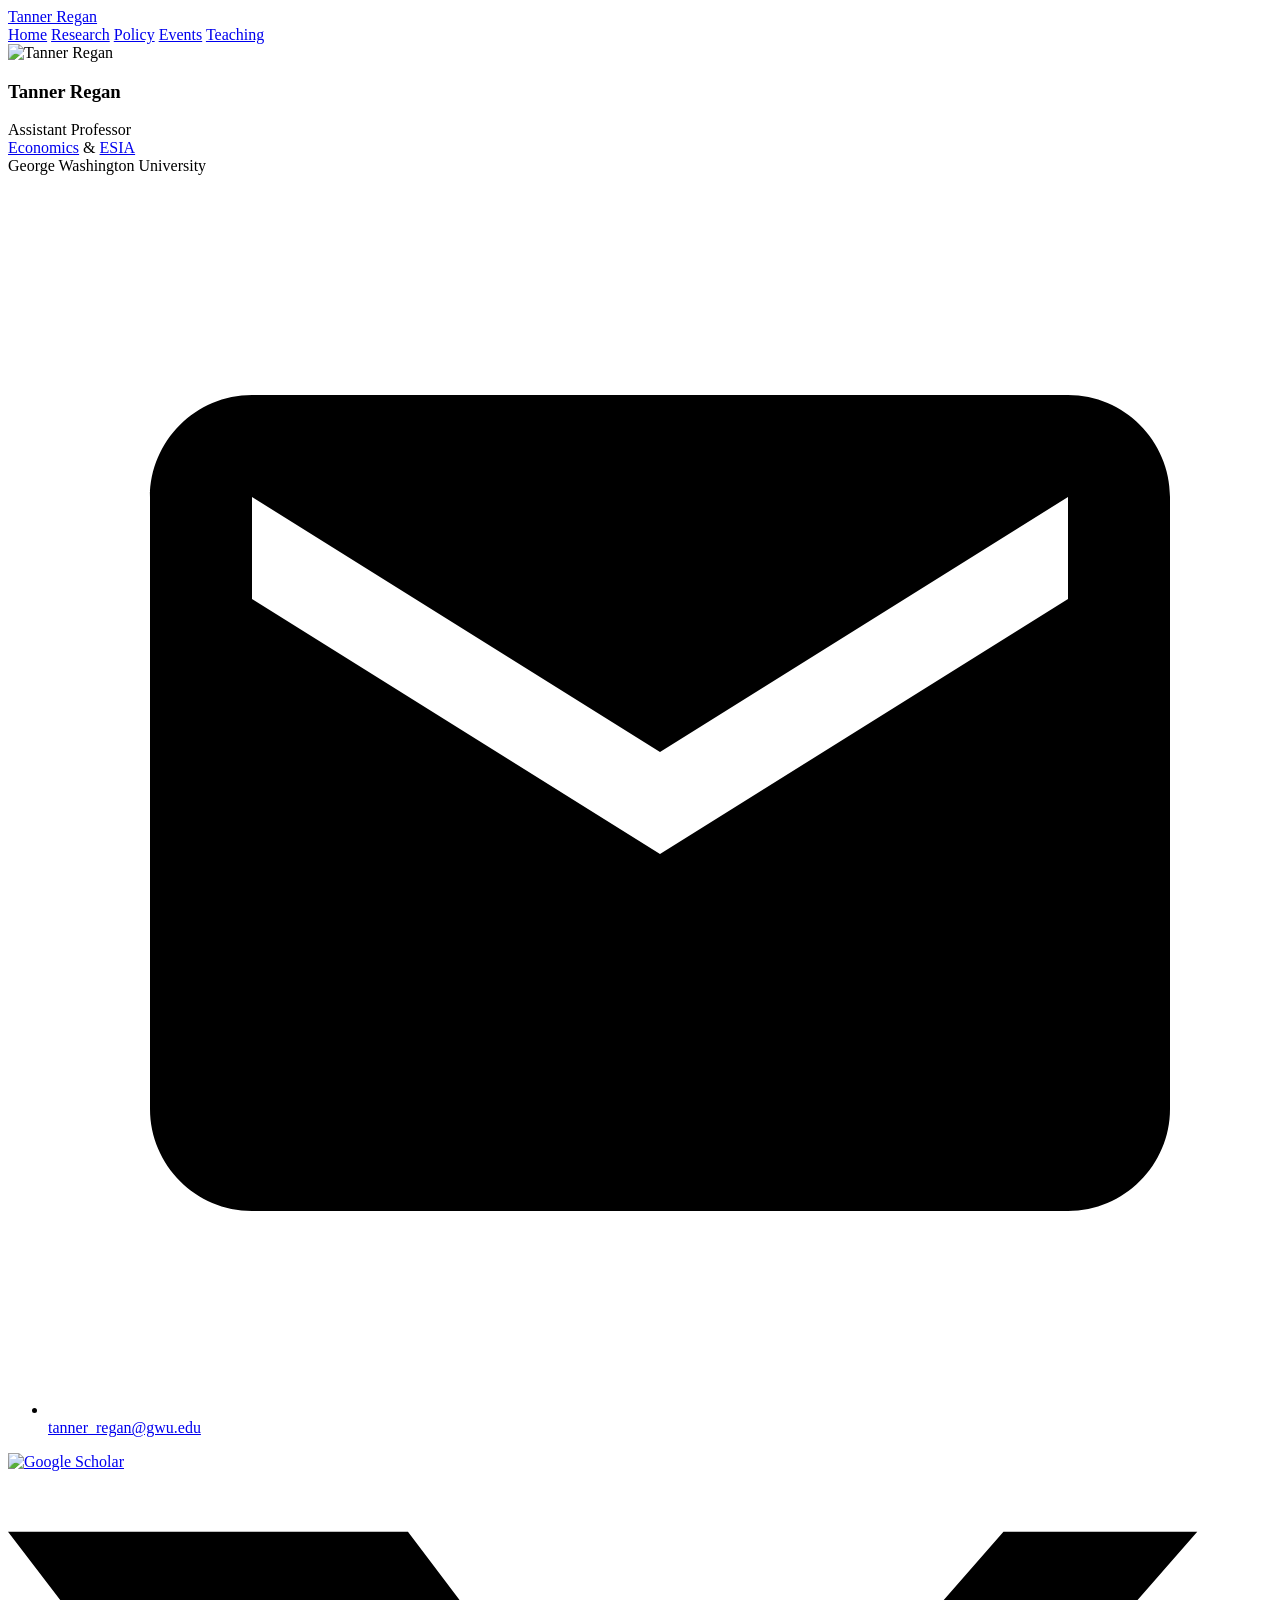
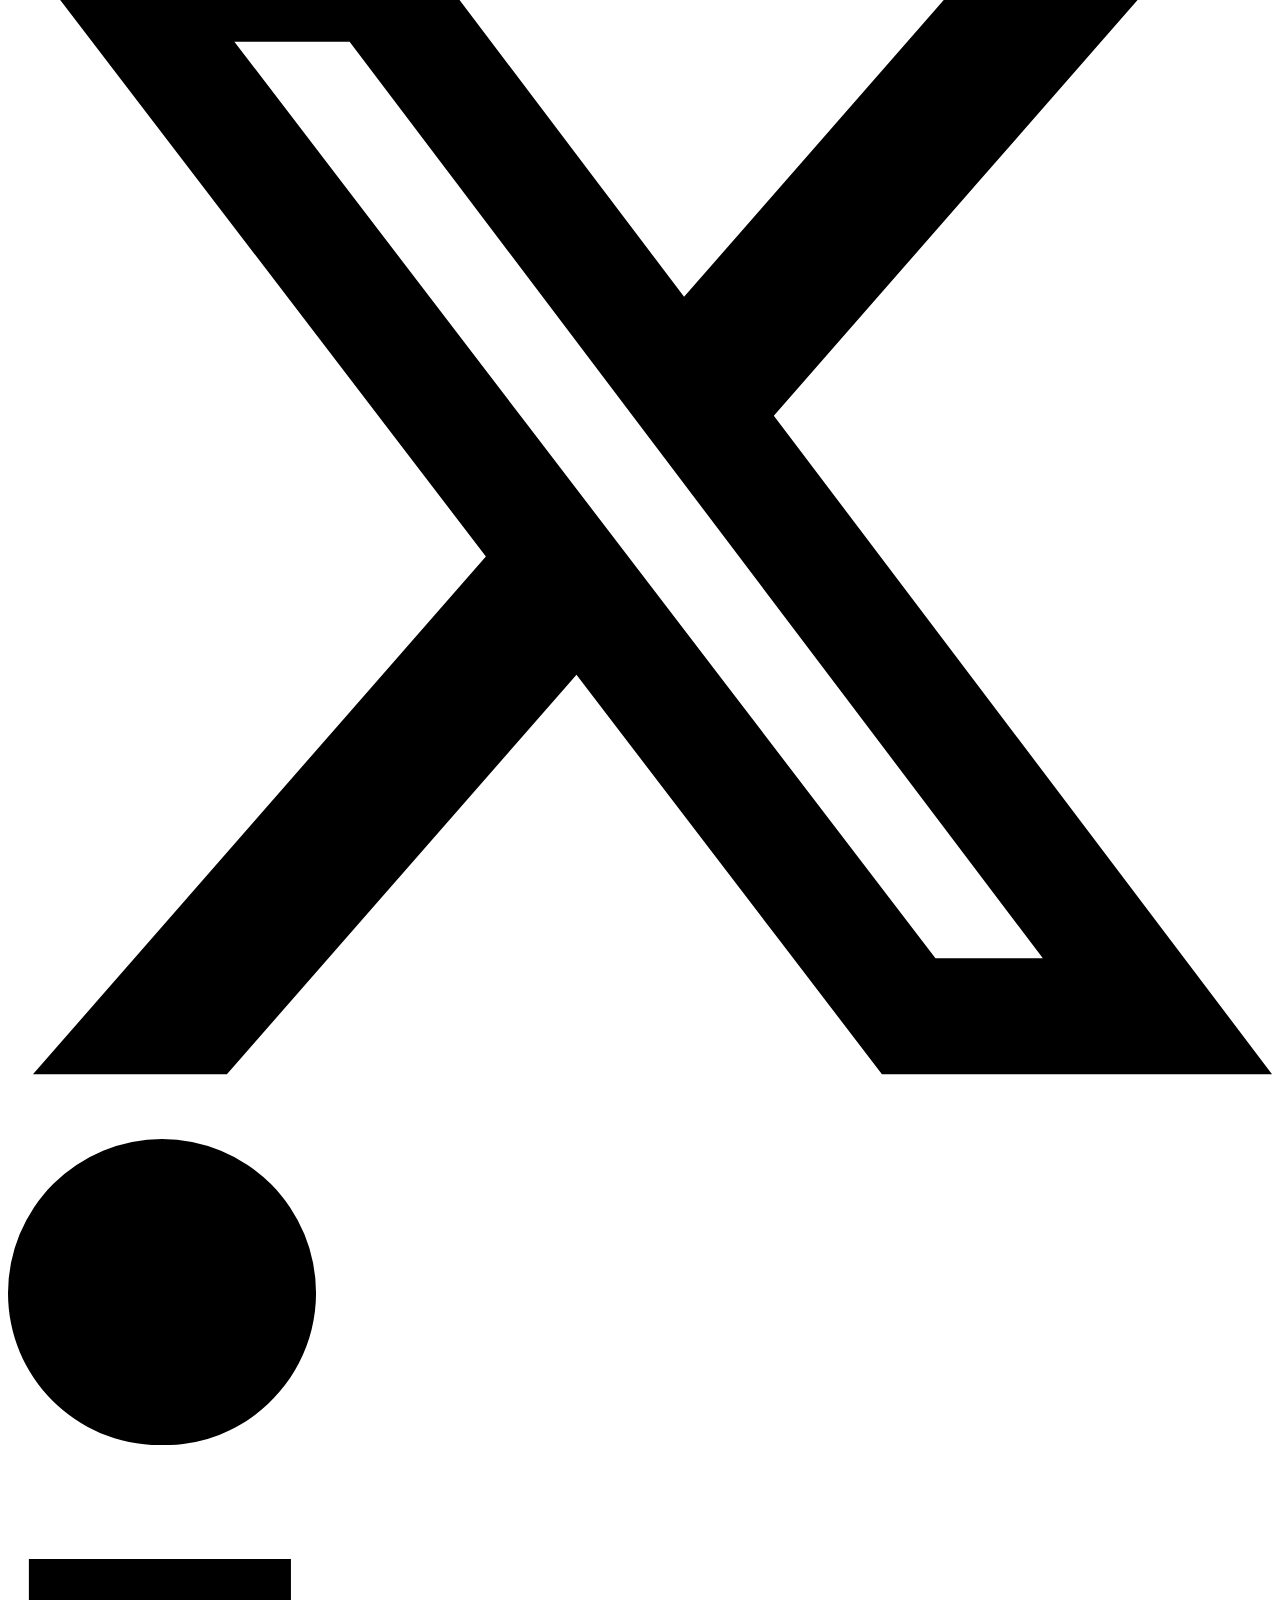
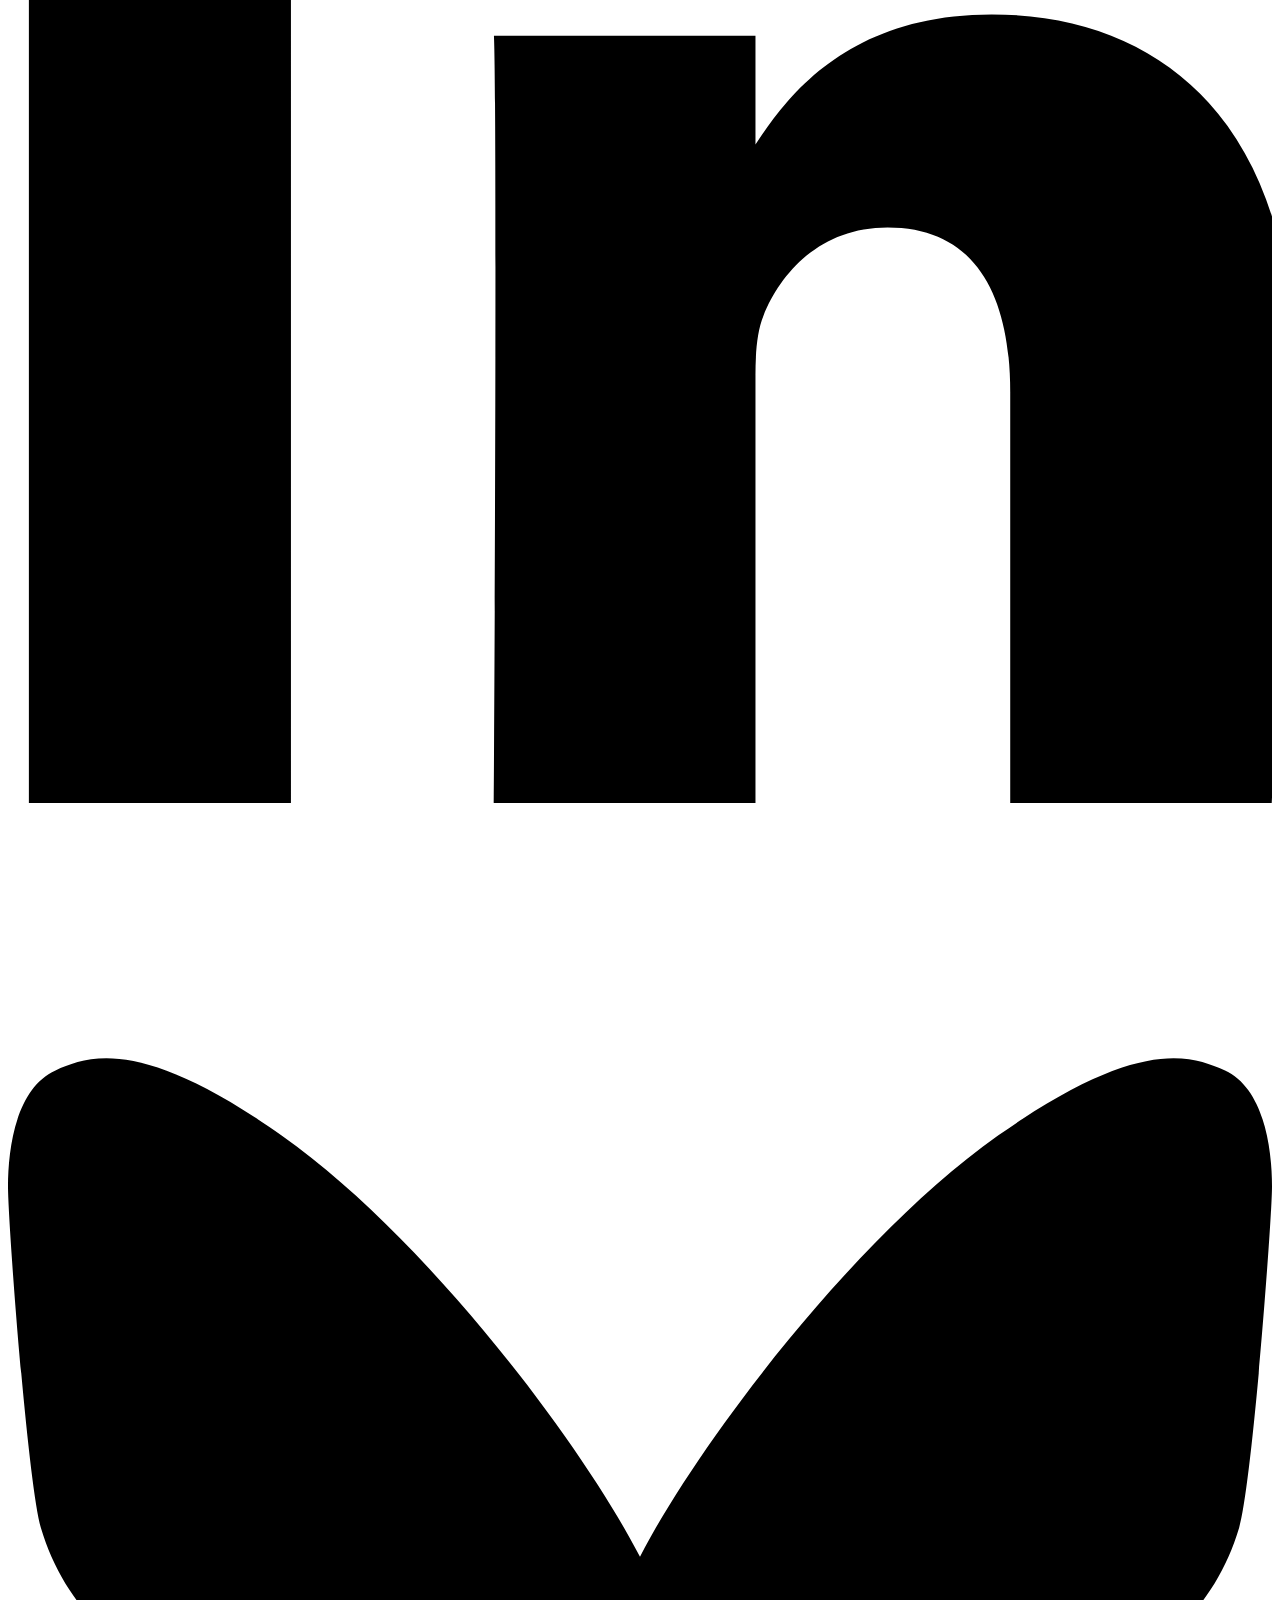
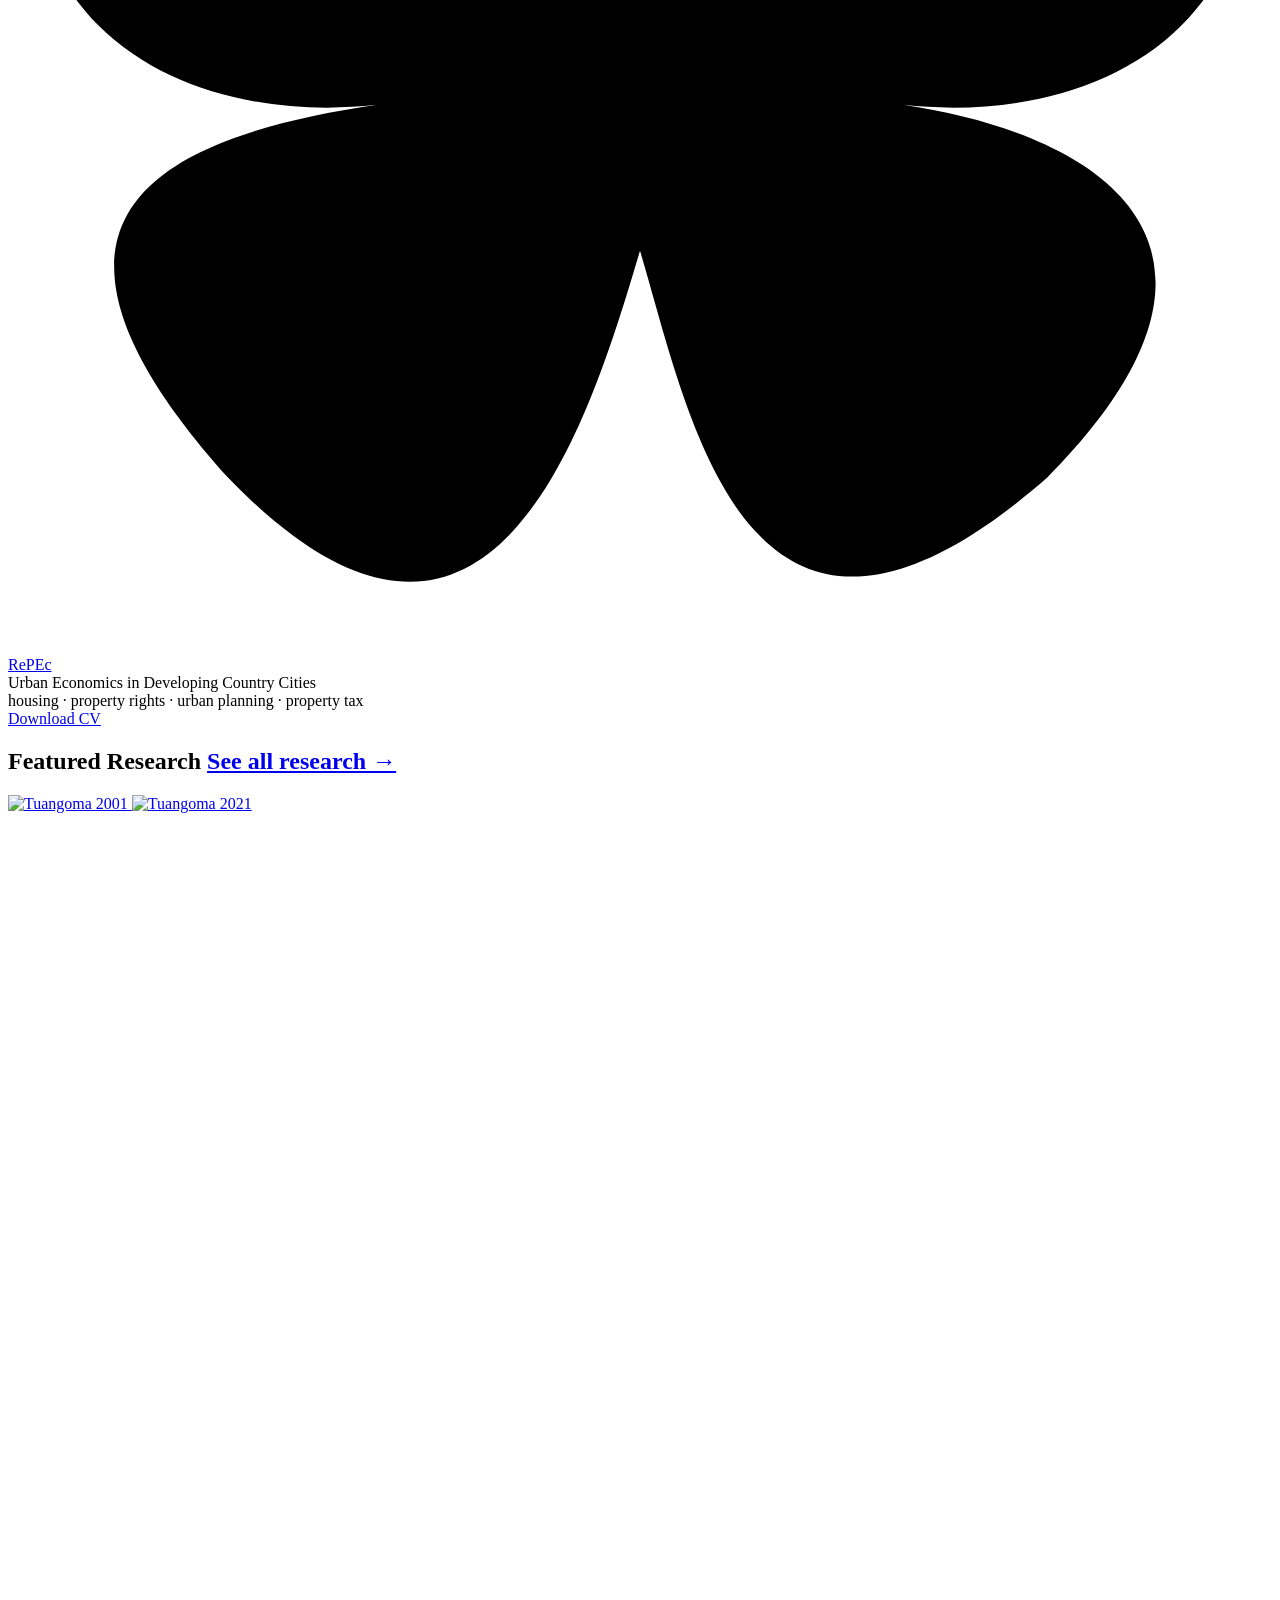
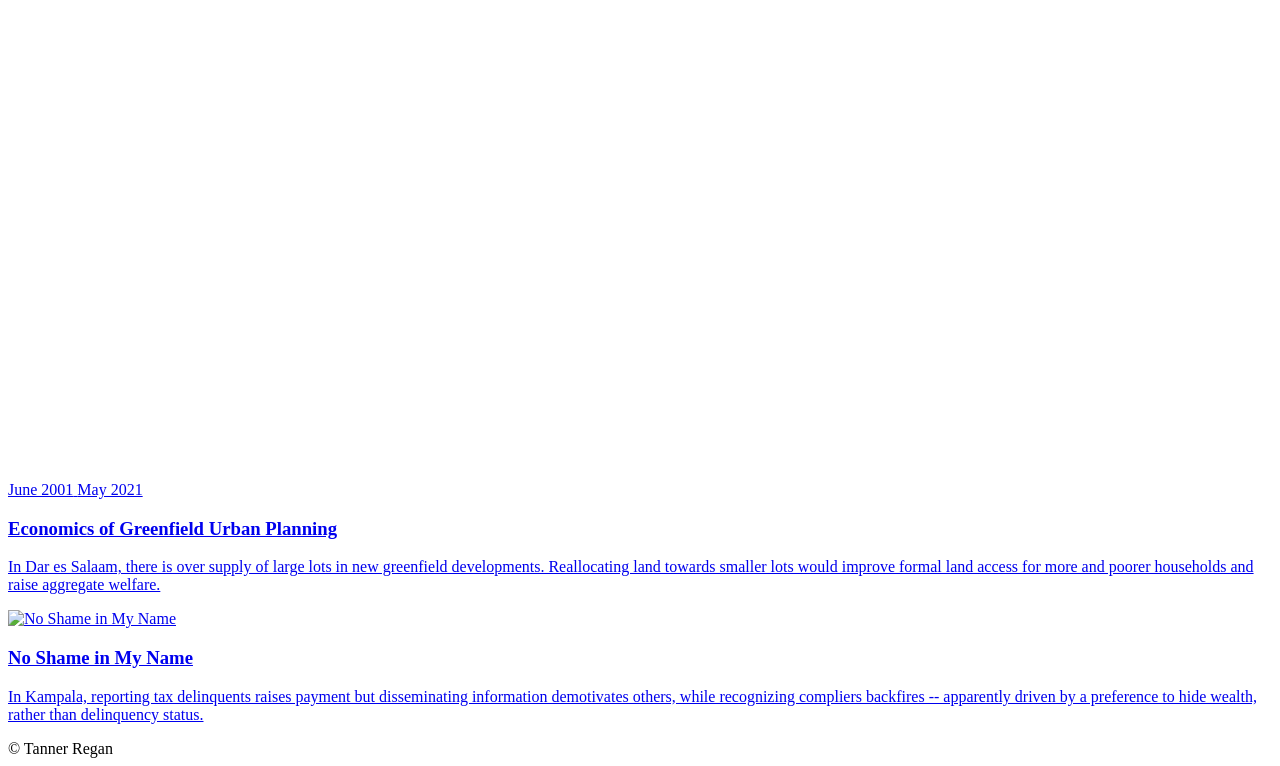
==== index.html @ b863ab9f "Add Google Analytics gtag snippet to all pages Co-Authored-By: Claude Sonnet 5 <noreply@anthropic.co" ====
<!DOCTYPE html>
<html lang="en">
<head>
  <!-- Google tag (gtag.js) -->
  <script async src="https://www.googletagmanager.com/gtag/js?id=G-YNR8CVE4S3"></script>
  <script>
    window.dataLayer = window.dataLayer || [];
    function gtag(){dataLayer.push(arguments);}
    gtag('js', new Date());

    gtag('config', 'G-YNR8CVE4S3');
  </script>
  <meta charset="UTF-8">
  <meta name="viewport" content="width=device-width, initial-scale=1.0">
  <title>Tanner Regan</title>
  <link rel="icon" type="image/png" href="assets/images/city.png">
  <link rel="stylesheet" href="assets/css/style.css?v=2">
</head>
<body class="home">
  <div class="masthead">
    <div class="masthead__inner-wrap">
      <a class="site-title" href="index.html">Tanner Regan</a>
      <nav class="site-nav">
        <a href="index.html" class="active">Home</a>

        <a href="research.html">Research</a>
        <a href="policy.html">Policy</a>
        <a href="events.html">Events</a>
        <a href="teaching.html">Teaching</a>
      </nav>
    </div>
  </div>

  <div class="page-wrap">
    <aside class="sidebar">
      <div class="author__avatar">
        <img src="assets/images/HStanner.jpg" alt="Tanner Regan">
      </div>
      <div class="author__content">
        <h3 class="author__name">Tanner Regan</h3>
        <p class="author__bio">
          Assistant Professor<br>
          <a href="https://economics.columbian.gwu.edu/">Economics</a> &amp; <a href="https://elliott.gwu.edu/">ESIA</a><br>
          George Washington University
        </p>
        <ul class="author__urls">
          <li>
            <svg viewBox="0 0 24 24" aria-hidden="true"><path d="M20 4H4C2.9 4 2 4.9 2 6v12c0 1.1.9 2 2 2h16c1.1 0 2-.9 2-2V6c0-1.1-.9-2-2-2Zm0 4-8 5-8-5V6l8 5 8-5v2Z"></path></svg>
            <a href="mailto:tanner_regan@gwu.edu">tanner_regan@gwu.edu</a>
          </li>
        </ul>
        <div class="author__social">
          <a href="https://scholar.google.com/citations?user=ea6nLNgAAAAJ&hl=en" aria-label="Google Scholar" target="_blank" rel="noopener">
            <img src="assets/images/gscholar.png" alt="Google Scholar" style="width:18px;height:18px;object-fit:contain;">
          </a>
          <a href="https://x.com/tannerwdregan" aria-label="X (Twitter)" target="_blank" rel="noopener">
            <svg viewBox="0 0 24 24" aria-hidden="true"><path d="M18.901 1.153h3.68l-8.04 9.19L24 22.846h-7.406l-5.8-7.584-6.638 7.584H.474l8.6-9.83L0 1.154h7.594l5.243 6.932ZM17.61 20.644h2.039L6.486 3.24H4.298Z"></path></svg>
          </a>
          <a href="https://www.linkedin.com/in/tanner-regan-843143a1/" aria-label="LinkedIn" target="_blank" rel="noopener">
            <svg viewBox="0 0 448 512" aria-hidden="true"><path d="M100.28 448H7.4V148.9h92.88zm-46.44-339.5C24.06 108.5 0 84.31 0 54.59A54.59 54.59 0 0 1 54.59 0a54.59 54.59 0 0 1 54.59 54.59c0 29.72-24.06 53.91-53.84 53.91zM447.9 448h-92.68V302.4c0-34.7-12.42-58.4-43.46-58.4-23.7 0-37.8 15.9-44 31.3-2.27 5.5-2.83 13.2-2.83 21v151.7h-92.7s1.21-246.4 0-271.9h92.7v38.5c12.3-19 34.4-46.1 83.7-46.1 61.1 0 106.9 39.9 106.9 125.6z"></path></svg>
          </a>
          <a href="https://bsky.app/profile/tannerwdregan.bsky.social" aria-label="Bluesky" target="_blank" rel="noopener">
            <svg viewBox="0 0 24 24" aria-hidden="true"><path d="M12 10.8c-1.087-2.114-4.046-6.053-6.798-7.995C2.566.944 1.561 1.266.902 1.565.139 1.908 0 3.08 0 3.768c0 .69.378 5.65.624 6.479.815 2.736 3.713 3.66 6.383 3.364-3.912.58-7.387 2.005-2.83 7.078 5.013 5.19 6.87-1.113 7.823-4.308.953 3.195 2.05 9.271 7.733 4.308 4.267-4.308 1.172-6.498-2.74-7.078 2.67.297 5.568-.628 6.383-3.364.246-.828.624-5.79.624-6.478 0-.69-.139-1.861-.902-2.206-.659-.298-1.664-.62-4.3 1.24C16.046 4.748 13.087 8.687 12 10.8Z"></path></svg>
          </a>
          <a class="author__social-text" href="https://ideas.repec.org/f/pre602.html" aria-label="IDEAS / RePEc" target="_blank" rel="noopener">RePEc</a>
        </div>
      </div>
    </aside>

    <main class="page__content">
      <div class="research-interests">
        <div class="research-interests__fields">Urban Economics in Developing Country Cities</div>
        <div class="research-interests__topics">
          housing · property rights · urban planning · property tax
        </div>
        <a href="CV/Tanner_Regan_CV.pdf" class="cv-download-btn" target="_blank" rel="noopener">Download CV</a>
      </div>

      <h2>Featured Research <a href="research.html" class="section-link">See all research &rarr;</a></h2>
      <div class="project-grid">
        <a class="project-card" href="papers/Henderson_etal_unp2025.pdf" target="_blank" rel="noopener">
          <div class="project-card__image project-card__image--split">
            <img class="split-img split-img--tl" src="assets/images/example_20k_boundary_tuangoma2001.png" alt="Tuangoma 2001">
            <img class="split-img split-img--br" src="assets/images/example_20k_boundary_tuangoma2021.png" alt="Tuangoma 2021">
            <svg class="split-line" viewBox="0 0 100 100" preserveAspectRatio="none" aria-hidden="true">
              <line x1="100" y1="0" x2="0" y2="100" stroke="rgba(255,255,255,0.75)" stroke-width="2" vector-effect="non-scaling-stroke"/>
            </svg>
            <span class="split-label split-label--tl">June 2001</span>
            <span class="split-label split-label--br">May 2021</span>
          </div>
          <div class="project-card__body">
            <h3>Economics of Greenfield Urban Planning</h3>
            <p class="project-blurb">In Dar es Salaam, there is over supply of large lots in new greenfield developments. Reallocating land towards smaller lots would improve formal land access for more and poorer households and raise aggregate welfare. </p>
          </div>
        </a>
        <a class="project-card" href="papers/Manwaring_Regan_unp2026.pdf" target="_blank" rel="noopener">
          <div class="project-card__image">
            <img src="assets/images/NoShameAIdrawing.png" alt="No Shame in My Name" style="width:100%;height:100%;object-fit:cover;">
          </div>
          <div class="project-card__body">
            <h3>No Shame in My Name</h3>
            <p class="project-blurb">In Kampala, reporting tax delinquents raises payment but disseminating information demotivates others, while recognizing compliers backfires -- apparently driven by a preference to hide wealth, rather than delinquency status.

  </p>
          </div>
        </a>
      </div>
    </main>
  </div>

  <footer class="page__footer">
    &copy; Tanner Regan
  </footer>
</body>
</html>
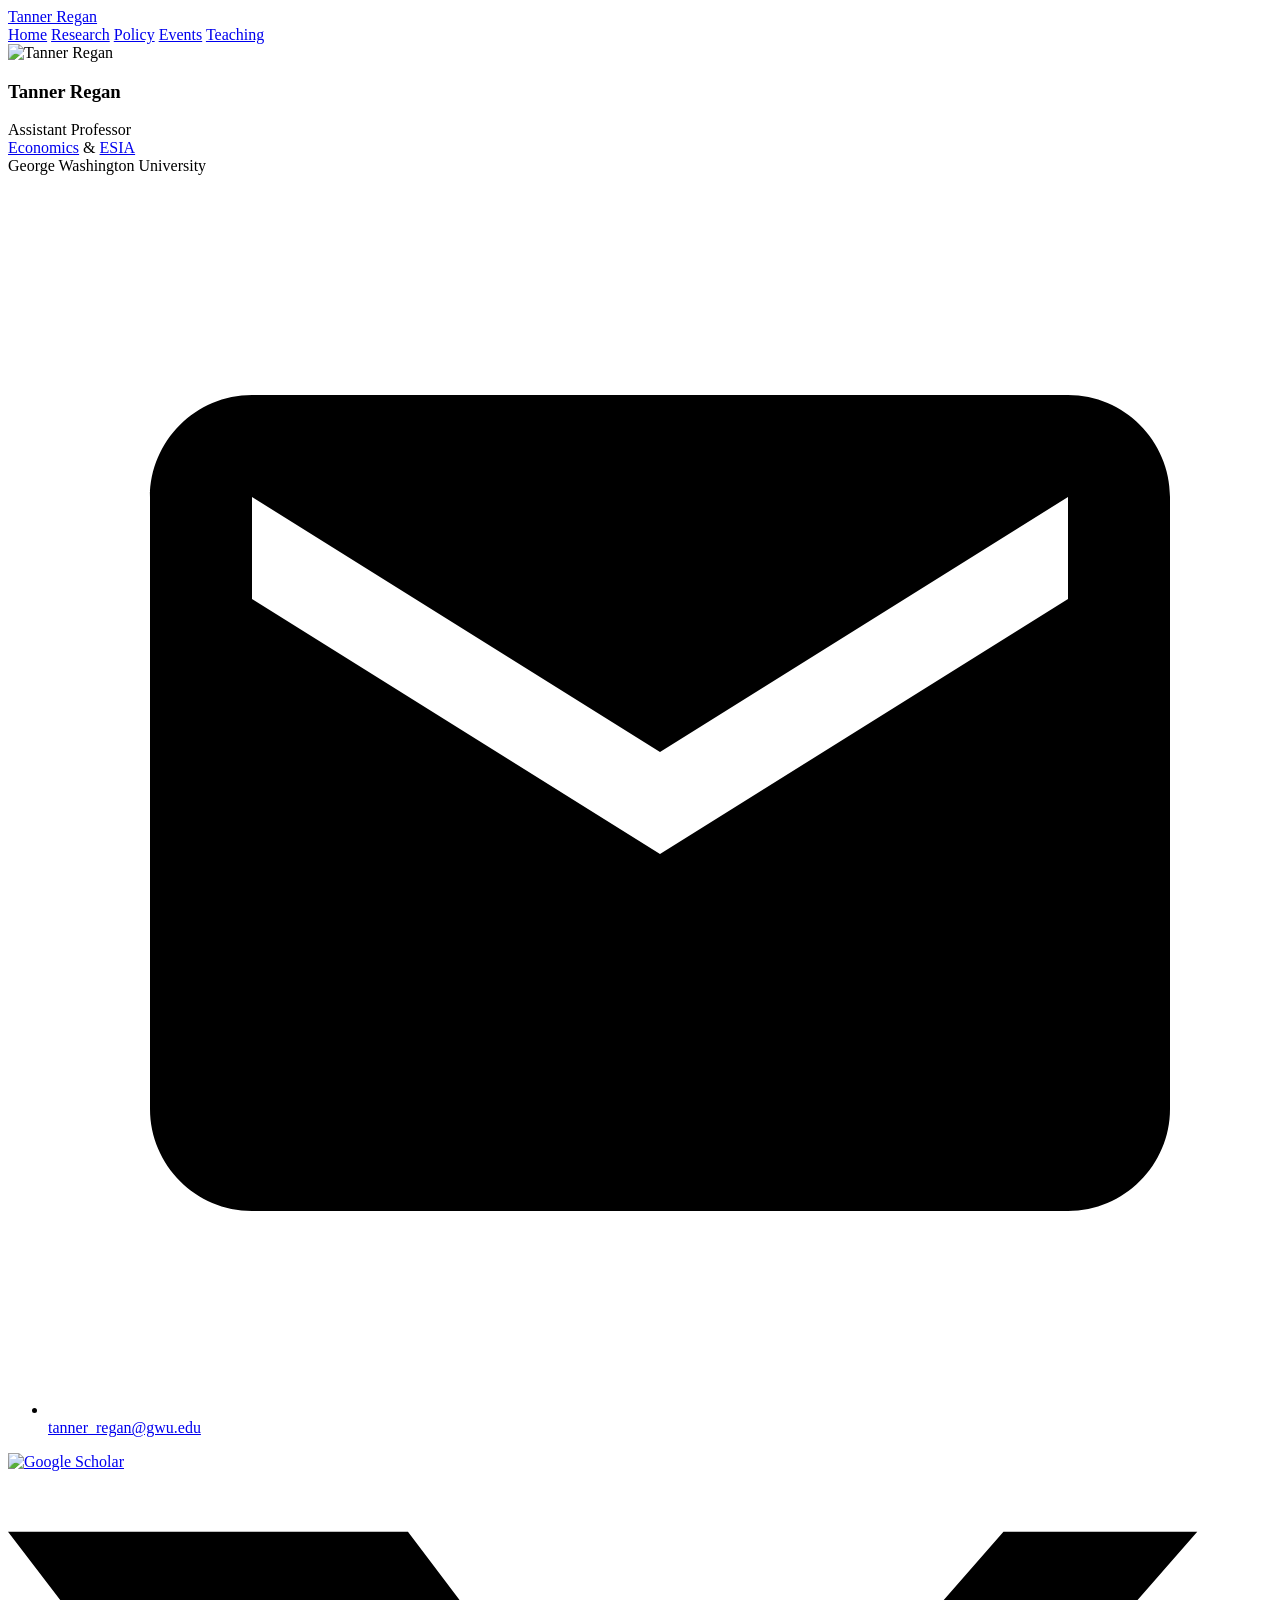
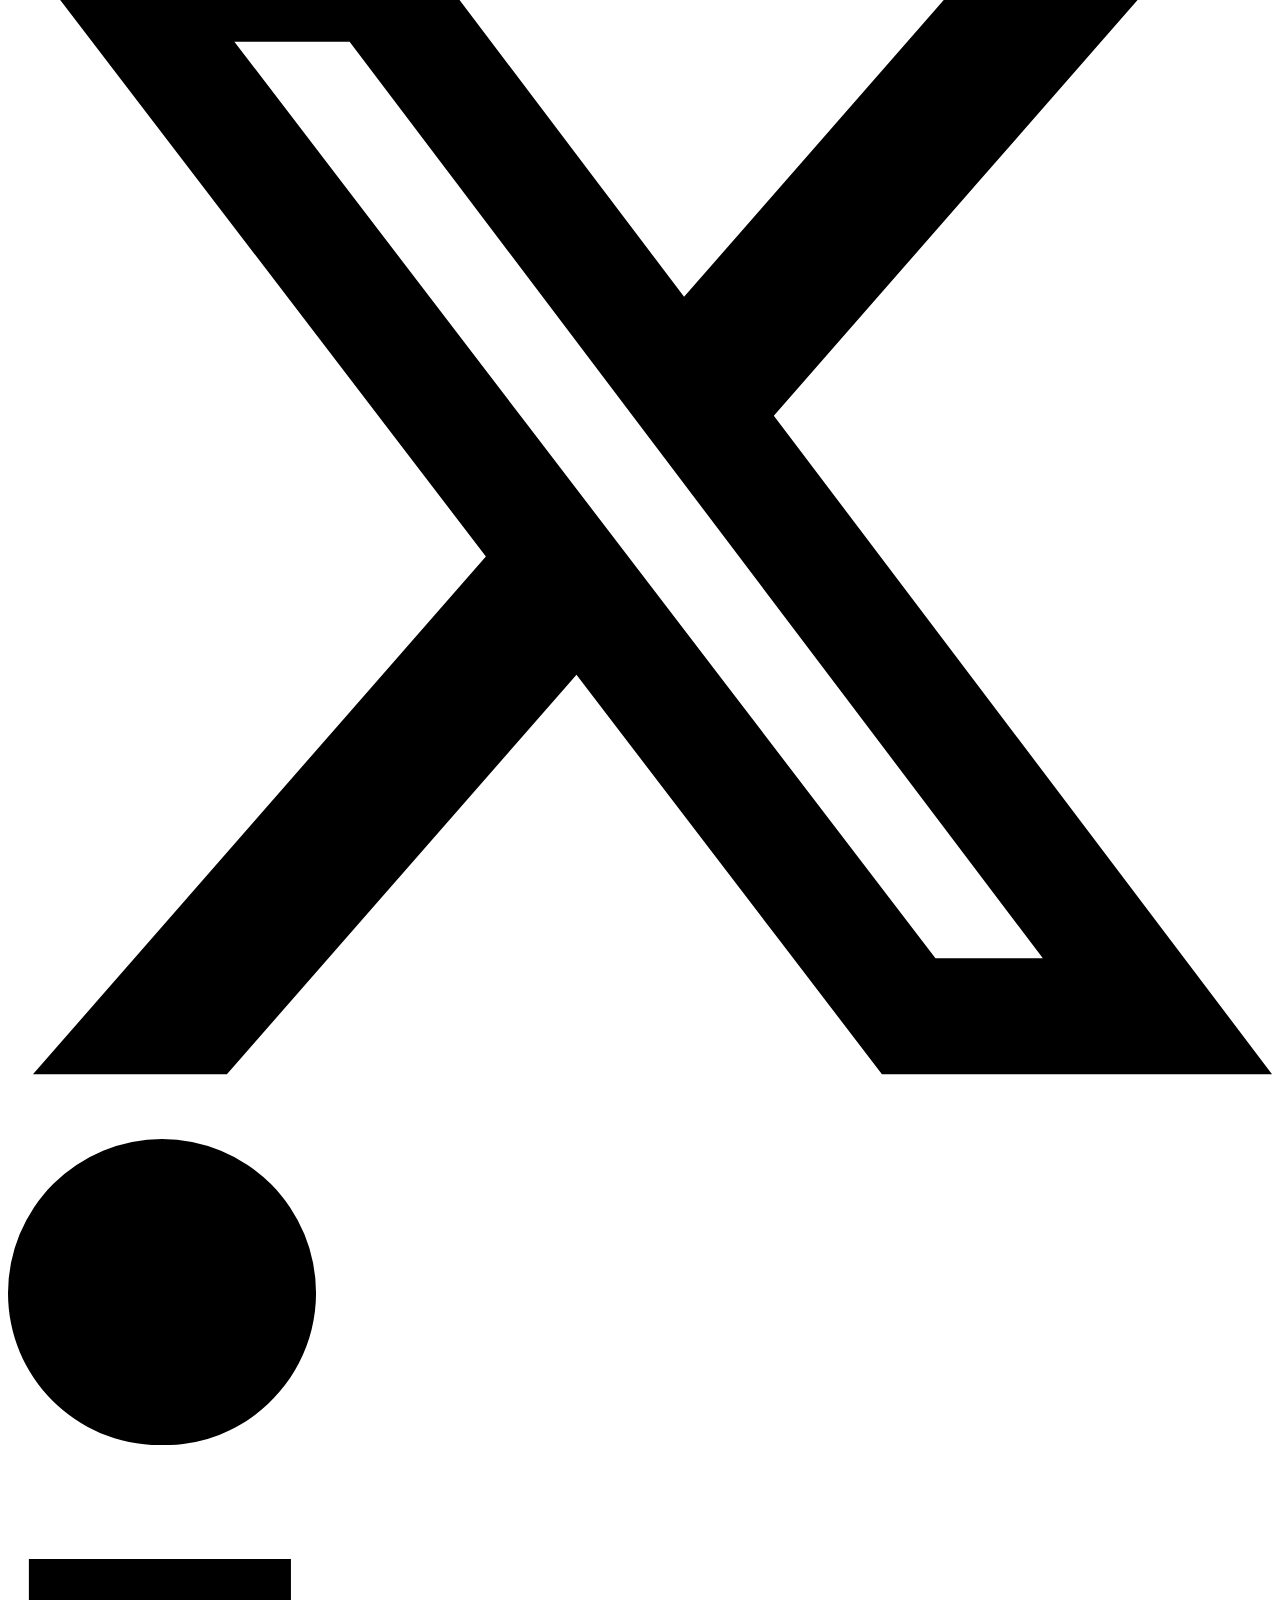
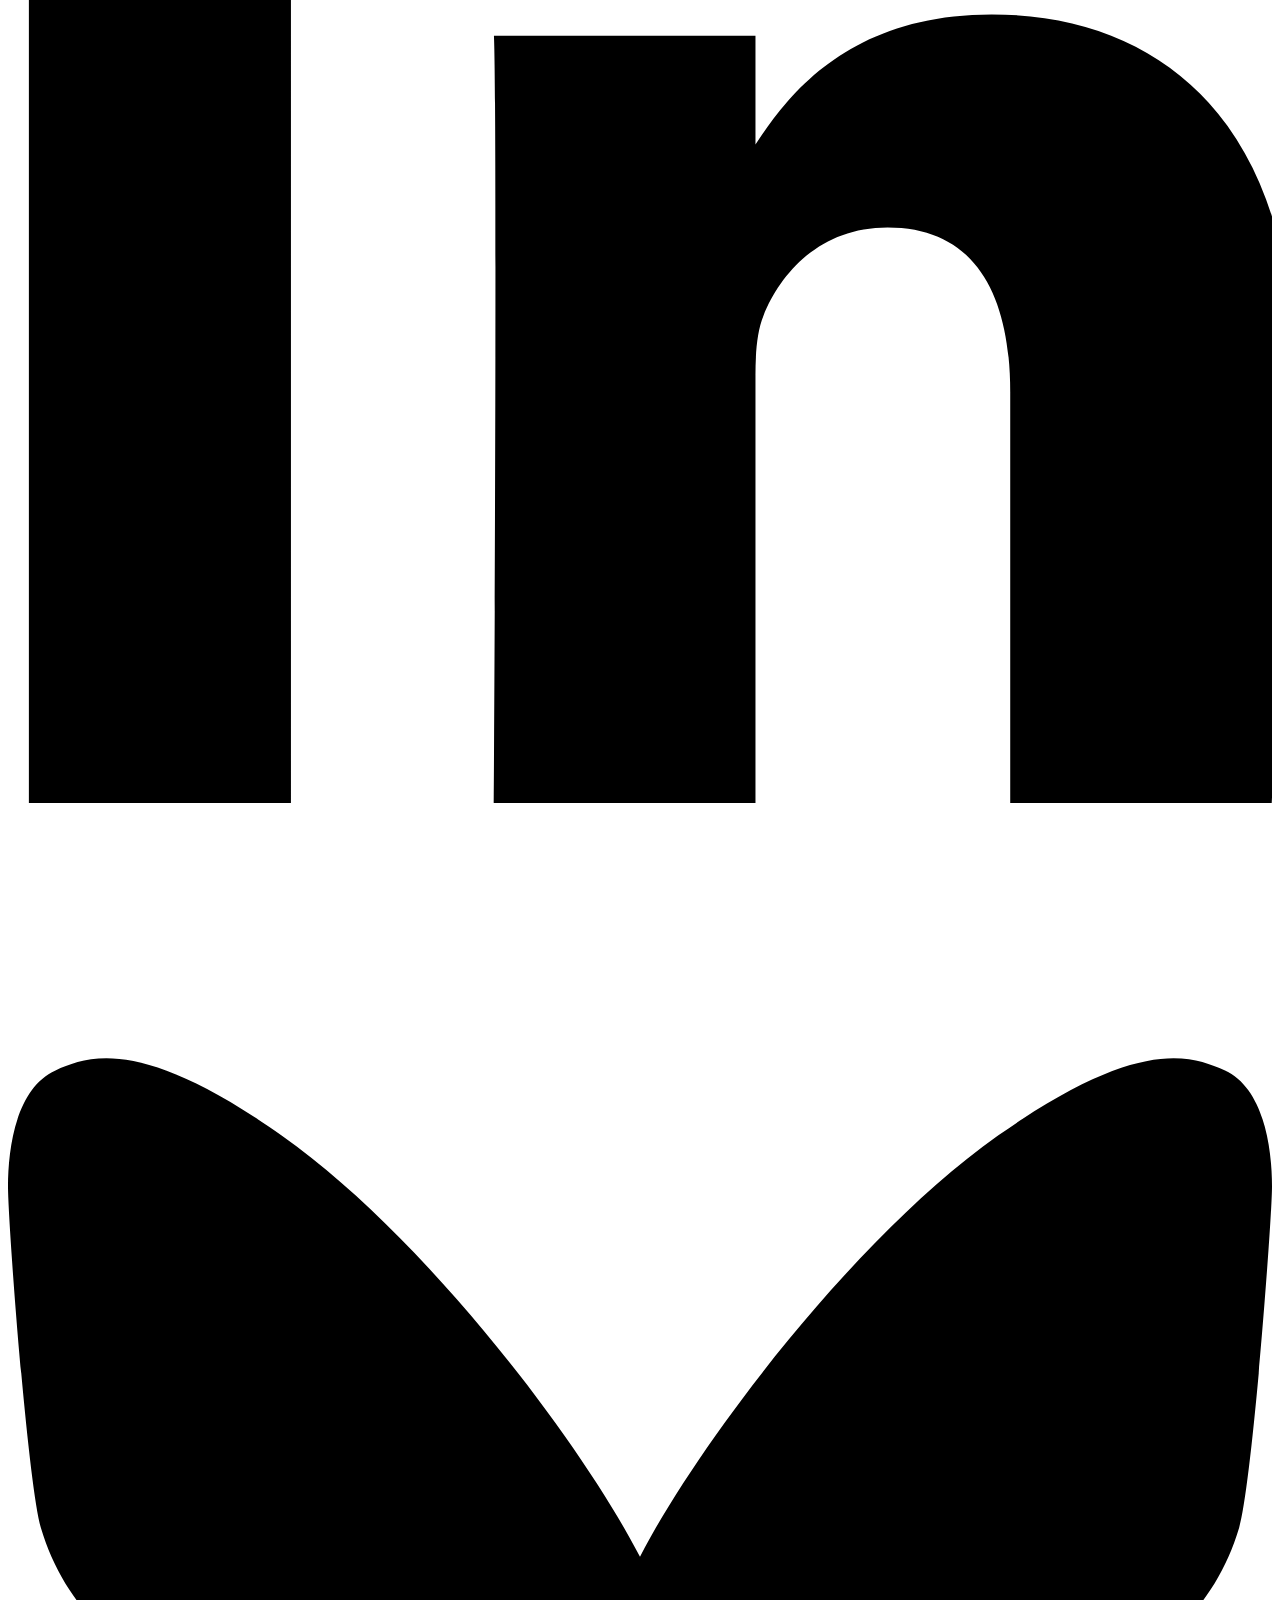
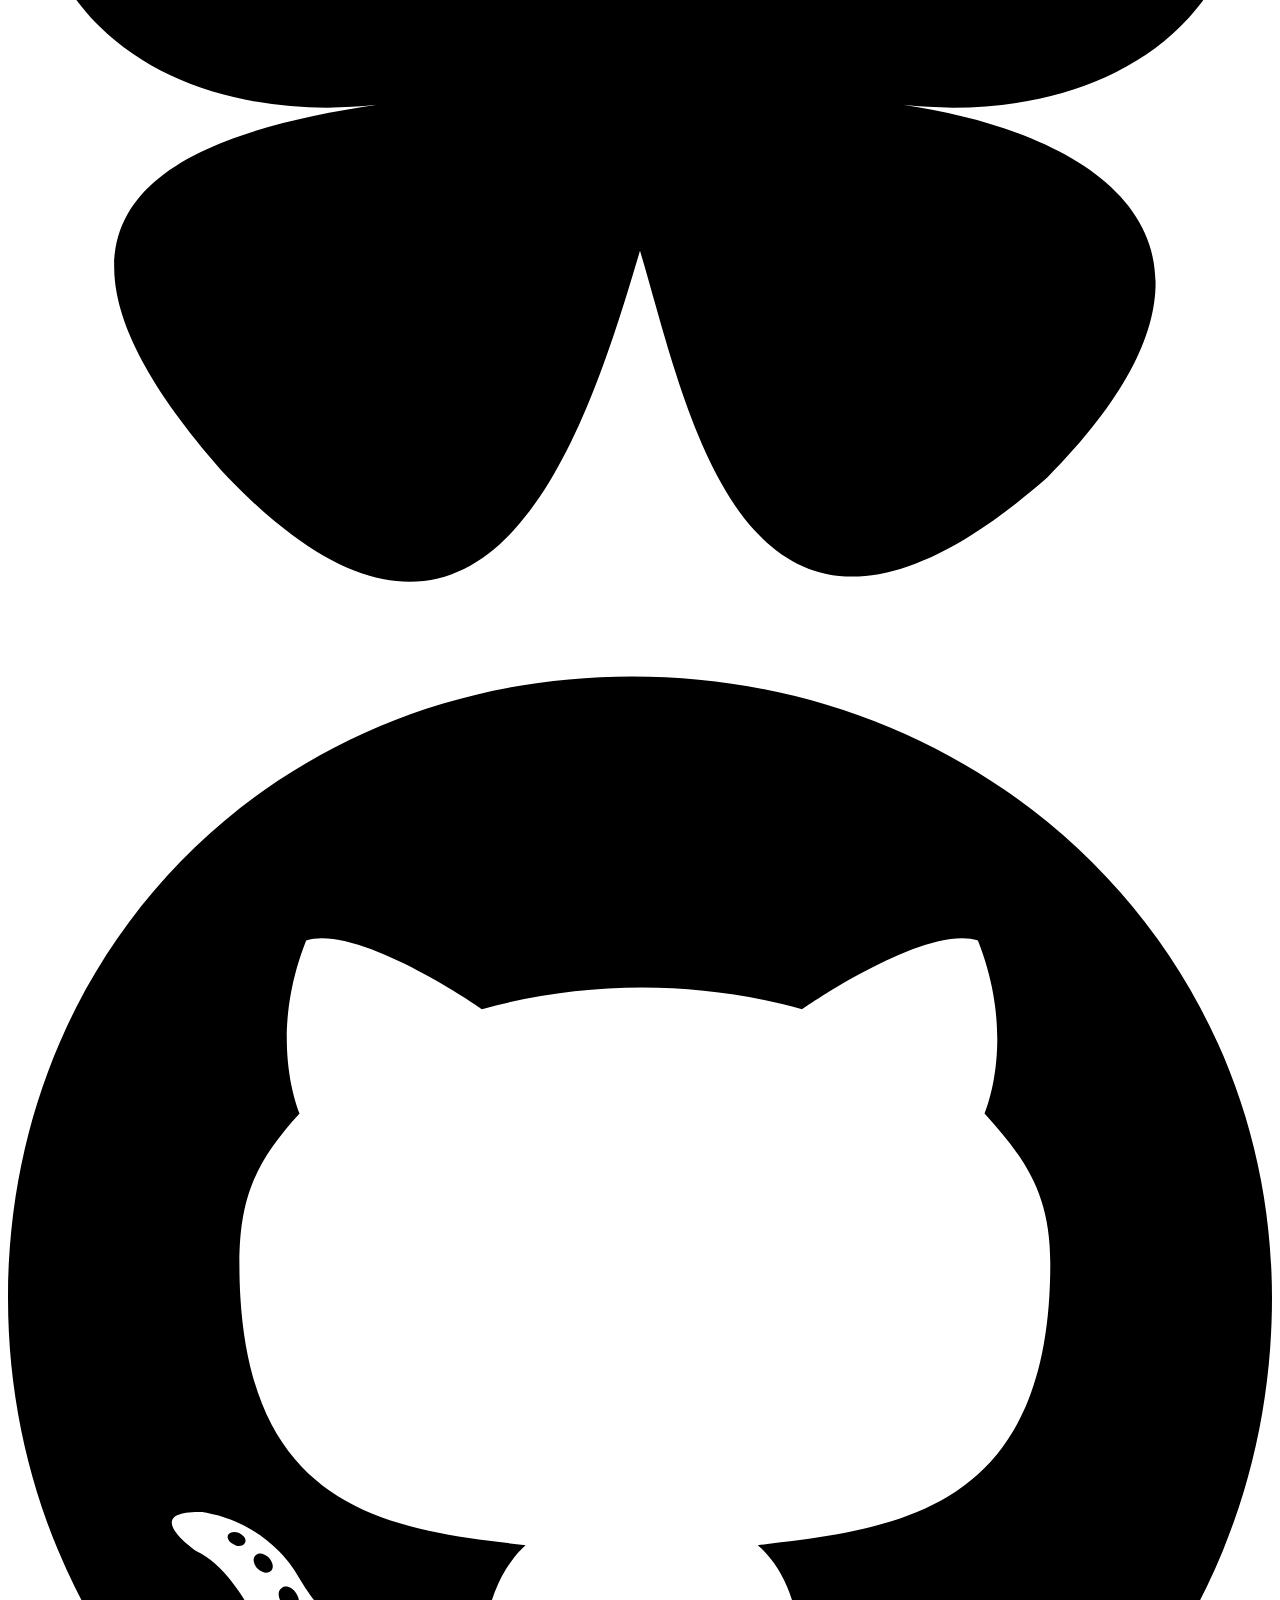
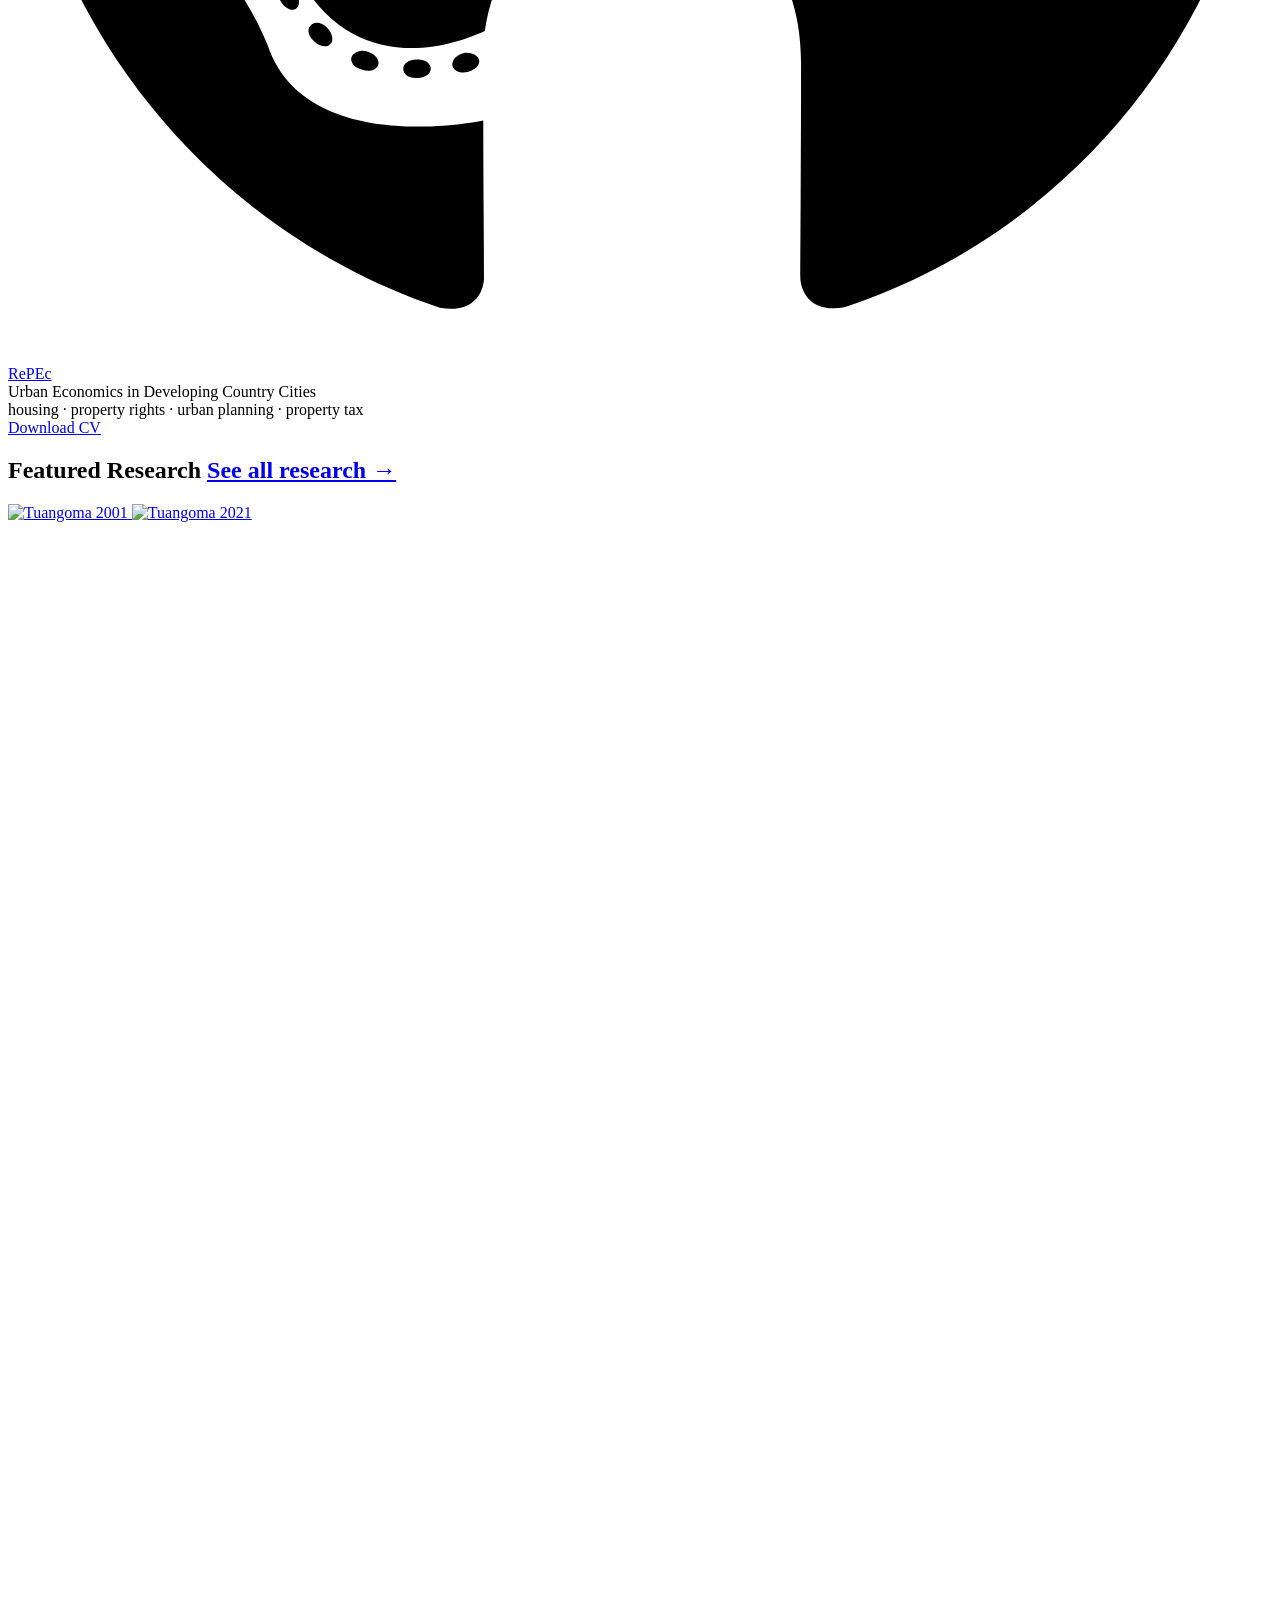
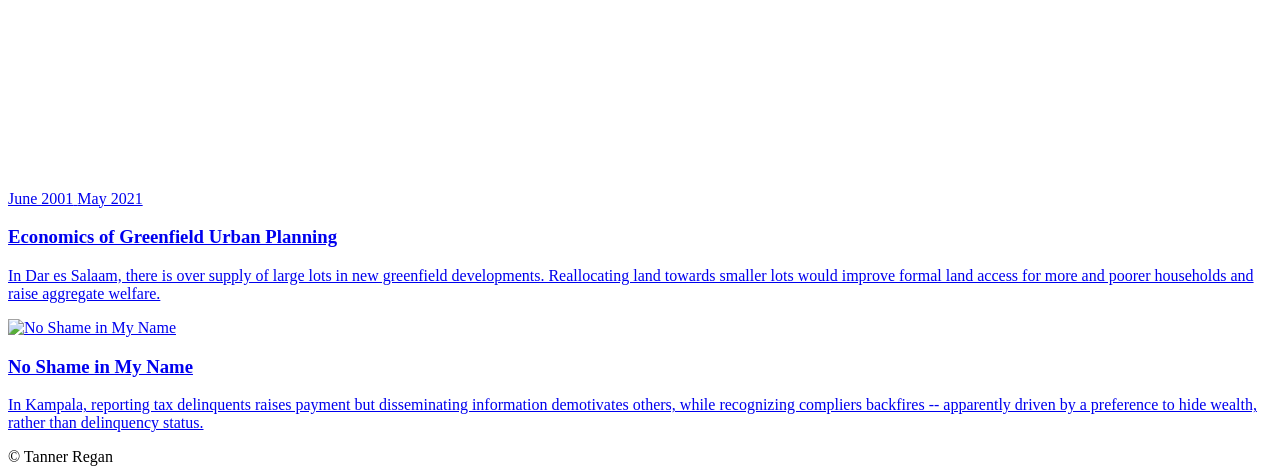
==== commit 3d0c1ada: "Add GitHub link to sidebar social icons Co-Authored-By: Claude Opus 5 <noreply@anthropic.com>" ====
--- a/index.html
+++ b/index.html
@@ -62,6 +62,9 @@
           <a href="https://bsky.app/profile/tannerwdregan.bsky.social" aria-label="Bluesky" target="_blank" rel="noopener">
             <svg viewBox="0 0 24 24" aria-hidden="true"><path d="M12 10.8c-1.087-2.114-4.046-6.053-6.798-7.995C2.566.944 1.561 1.266.902 1.565.139 1.908 0 3.08 0 3.768c0 .69.378 5.65.624 6.479.815 2.736 3.713 3.66 6.383 3.364-3.912.58-7.387 2.005-2.83 7.078 5.013 5.19 6.87-1.113 7.823-4.308.953 3.195 2.05 9.271 7.733 4.308 4.267-4.308 1.172-6.498-2.74-7.078 2.67.297 5.568-.628 6.383-3.364.246-.828.624-5.79.624-6.478 0-.69-.139-1.861-.902-2.206-.659-.298-1.664-.62-4.3 1.24C16.046 4.748 13.087 8.687 12 10.8Z"></path></svg>
           </a>
+          <a href="https://github.com/tannerregan" aria-label="GitHub" target="_blank" rel="noopener">
+            <svg viewBox="0 0 496 512" aria-hidden="true"><path d="M165.9 397.4c0 2-2.3 3.6-5.2 3.6-3.3.3-5.6-1.3-5.6-3.6 0-2 2.3-3.6 5.2-3.6 3-.3 5.6 1.3 5.6 3.6zm-31.1-4.5c-.7 2 1.3 4.3 4.3 4.9 2.6 1 5.6 0 6.2-2s-1.3-4.3-4.3-5.2c-2.6-.7-5.5.3-6.2 2.3zm44.2-1.7c-2.9.7-4.9 2.6-4.6 4.9.3 2 2.9 3.3 5.9 2.6 2.9-.7 4.9-2.6 4.6-4.6-.3-1.9-3-3.2-5.9-2.9zM244.8 8C106.1 8 0 113.3 0 252c0 110.9 69.8 205.8 169.5 239.2 12.8 2.3 17.3-5.6 17.3-12.1 0-6.2-.3-40.4-.3-61.4 0 0-70 15-84.7-29.8 0 0-11.4-29.1-27.8-36.6 0 0-22.9-15.7 1.6-15.4 0 0 24.9 2 38.6 25.8 21.9 38.6 58.6 27.5 72.9 20.9 2.3-16 8.8-27.1 16-33.7-55.9-6.2-112.3-14.3-112.3-110.5 0-27.5 7.6-41.3 23.6-58.9-2.6-6.5-11.1-33.3 2.6-67.9 20.9-6.5 69 27 69 27 20-5.6 41.5-8.5 62.8-8.5s42.8 2.9 62.8 8.5c0 0 48.1-33.6 69-27 13.7 34.7 5.2 61.4 2.6 67.9 16 17.7 25.8 31.5 25.8 58.9 0 96.5-58.9 104.2-114.8 110.5 9.2 7.9 17 22.9 17 46.4 0 33.7-.3 75.4-.3 83.6 0 6.5 4.6 14.4 17.3 12.1C428.2 457.8 496 362.9 496 252 496 113.3 383.5 8 244.8 8zM97.2 352.9c-1.3 1-1 3.3.7 5.2 1.6 1.6 3.9 2.3 5.2 1 1.3-1 1-3.3-.7-5.2-1.6-1.6-3.9-2.3-5.2-1zm-10.8-8.1c-.7 1.3.3 2.9 2.3 3.9 1.6 1 3.6.7 4.3-.7.7-1.3-.3-2.9-2.3-3.9-2-.6-3.6-.3-4.3.7zm32.4 35.6c-1.6 1.3-1 4.3 1.3 6.2 2.3 2.3 5.2 2.6 6.5 1 1.3-1.3.7-4.3-1.3-6.2-2.2-2.3-5.2-2.6-6.5-1zm-11.4-14.7c-1.6 1-1.6 3.6 0 5.9 1.6 2.3 4.3 3.3 5.6 2.3 1.6-1.3 1.6-3.9 0-6.2-1.4-2.3-4-3.3-5.6-2z"></path></svg>
+          </a>
           <a class="author__social-text" href="https://ideas.repec.org/f/pre602.html" aria-label="IDEAS / RePEc" target="_blank" rel="noopener">RePEc</a>
         </div>
       </div>
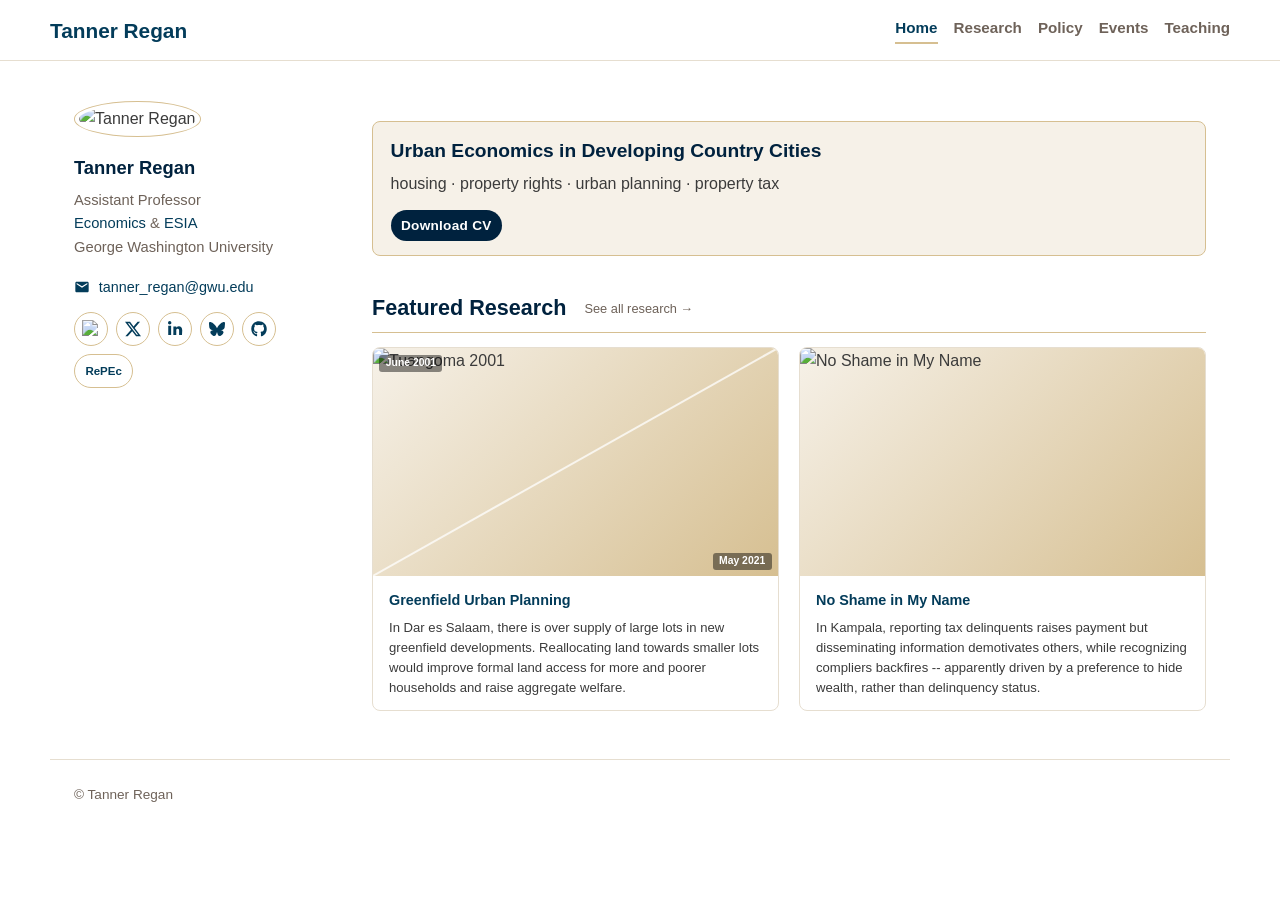
==== commit 7b504e64: "updated featured research to point to current version" ====
--- a/index.html
+++ b/index.html
@@ -81,7 +81,7 @@
 
       <h2>Featured Research <a href="research.html" class="section-link">See all research &rarr;</a></h2>
       <div class="project-grid">
-        <a class="project-card" href="papers/Henderson_etal_unp2025.pdf" target="_blank" rel="noopener">
+        <a class="project-card" data-paper="greenfield" href="papers/Henderson_etal_unp2026.pdf" target="_blank" rel="noopener">
           <div class="project-card__image project-card__image--split">
             <img class="split-img split-img--tl" src="assets/images/example_20k_boundary_tuangoma2001.png" alt="Tuangoma 2001">
             <img class="split-img split-img--br" src="assets/images/example_20k_boundary_tuangoma2021.png" alt="Tuangoma 2021">
@@ -92,11 +92,11 @@
             <span class="split-label split-label--br">May 2021</span>
           </div>
           <div class="project-card__body">
-            <h3>Economics of Greenfield Urban Planning</h3>
+            <h3>Greenfield Urban Planning</h3>
             <p class="project-blurb">In Dar es Salaam, there is over supply of large lots in new greenfield developments. Reallocating land towards smaller lots would improve formal land access for more and poorer households and raise aggregate welfare. </p>
           </div>
         </a>
-        <a class="project-card" href="papers/Manwaring_Regan_unp2026.pdf" target="_blank" rel="noopener">
+        <a class="project-card" data-paper="no-shame" href="papers/Manwaring_Regan_unp2026.pdf" target="_blank" rel="noopener">
           <div class="project-card__image">
             <img src="assets/images/NoShameAIdrawing.png" alt="No Shame in My Name" style="width:100%;height:100%;object-fit:cover;">
           </div>
@@ -114,5 +114,44 @@
   <footer class="page__footer">
     &copy; Tanner Regan
   </footer>
+
+  <!-- Keep the featured-research PDF links in sync with research.html.
+       Each card carries data-paper="KEY"; the matching entry in research.html
+       carries the same key on its <li>. On load we fetch research.html and copy
+       that entry's first PDF link onto the card, so updating a paper only
+       requires editing research.html. The hardcoded href is the fallback if
+       the fetch fails or the key is missing. -->
+  <script>
+    (function () {
+      var cards = document.querySelectorAll('.project-card[data-paper]');
+      if (!cards.length) return;
+
+      fetch('research.html')
+        .then(function (res) {
+          if (!res.ok) throw new Error('research.html: ' + res.status);
+          return res.text();
+        })
+        .then(function (html) {
+          var doc = new DOMParser().parseFromString(html, 'text/html');
+          cards.forEach(function (card) {
+            var key = card.getAttribute('data-paper');
+            var entry = doc.querySelector('[data-paper="' + key + '"]');
+            if (!entry) {
+              console.warn('No research.html entry for data-paper="' + key + '"');
+              return;
+            }
+            var link = entry.querySelector('.pub-links a[href$=".pdf"]');
+            if (!link) {
+              console.warn('No PDF link in research.html entry "' + key + '"');
+              return;
+            }
+            card.setAttribute('href', link.getAttribute('href'));
+          });
+        })
+        .catch(function (err) {
+          console.warn('Featured-research link sync skipped:', err);
+        });
+    })();
+  </script>
 </body>
 </html>
--- a/assets/css/style.css
+++ b/assets/css/style.css
@@ -0,0 +1,612 @@
+/* Tanner Regan - personal academic site (academicpages / Minimal Mistakes inspired) */
+
+:root {
+  --max-width: 1180px;
+  --sidebar-width: 250px;
+  --bg-color: #ffffff;
+  --text-color: #3b3b3b;
+  --muted-color: #6e6259;
+  --gw-blue: #033c5a;
+  --gw-navy: #00223e;
+  --gw-buff: #d6bf91;
+  --gw-buff-light: #f6f1e8;
+  --link-color: var(--gw-blue);
+  --link-color-hover: var(--gw-navy);
+  --border-color: #e6ded0;
+}
+
+* {
+  box-sizing: border-box;
+}
+
+body {
+  margin: 0;
+  font-family: -apple-system, "Segoe UI", "Helvetica Neue", Helvetica, Arial, sans-serif;
+  color: var(--text-color);
+  background: var(--bg-color);
+  line-height: 1.6;
+}
+
+a {
+  color: var(--link-color);
+  text-decoration: none;
+}
+
+a:hover {
+  color: var(--link-color-hover);
+  text-decoration: underline;
+  text-decoration-color: var(--gw-buff);
+}
+
+/* Masthead */
+
+.masthead {
+  border-bottom: 1px solid var(--border-color);
+  padding: 0.85rem 1.5rem;
+}
+
+.masthead__inner-wrap {
+  max-width: var(--max-width);
+  margin: 0 auto;
+  display: flex;
+  align-items: center;
+  justify-content: space-between;
+  flex-wrap: wrap;
+  gap: 0.5rem 1.5rem;
+}
+
+.site-title {
+  font-size: 1.3rem;
+  font-weight: 700;
+  color: var(--gw-blue);
+}
+
+.site-title:hover {
+  color: var(--gw-blue);
+  text-decoration: none;
+}
+
+.site-nav {
+  display: flex;
+  gap: 1rem;
+  flex-wrap: wrap;
+}
+
+.site-nav a {
+  position: relative;
+  display: inline-block;
+  color: var(--muted-color);
+  font-weight: 600;
+  font-size: 0.95rem;
+  padding-bottom: 4px;
+}
+
+@media (max-width: 480px) {
+  .site-nav {
+    width: 100%;
+    gap: 0.4rem;
+    flex-wrap: nowrap;
+  }
+
+  .site-nav a {
+    font-size: 0.75rem;
+  }
+}
+
+.site-nav a:hover,
+.site-nav a.active {
+  color: var(--gw-blue);
+  text-decoration: none;
+}
+
+.site-nav a::after {
+  content: "";
+  position: absolute;
+  left: 0;
+  right: 0;
+  bottom: 0;
+  height: 2px;
+  background: var(--gw-buff);
+  transform: scaleX(0);
+  transition: transform 0.15s ease-in-out;
+}
+
+.site-nav a:hover::after,
+.site-nav a.active::after {
+  transform: scaleX(1);
+}
+
+/* Page layout */
+
+.page-wrap {
+  max-width: var(--max-width);
+  margin: 0 auto;
+  padding: 2.5rem 1.5rem 3rem;
+  display: flex;
+  gap: 3rem;
+  align-items: flex-start;
+}
+
+/* Sidebar */
+
+.sidebar {
+  flex: 0 0 var(--sidebar-width);
+  width: var(--sidebar-width);
+}
+
+.author__avatar img {
+  width: 175px;
+  height: 175px;
+  border-radius: 50%;
+  object-fit: cover;
+  object-position: center top;
+  padding: 4px;
+  border: 1px solid var(--gw-buff);
+}
+
+.author__content {
+  margin-top: 1rem;
+}
+
+.author__name {
+  font-size: 1.15rem;
+  font-weight: 700;
+  color: var(--gw-navy);
+  margin: 0 0 0.4rem;
+}
+
+.author__bio {
+  color: var(--muted-color);
+  font-size: 0.92rem;
+  margin: 0 0 1rem;
+}
+
+.author__urls {
+  list-style: none;
+  padding: 0;
+  margin: 0;
+  font-size: 0.9rem;
+}
+
+.author__urls li {
+  display: flex;
+  align-items: flex-start;
+  gap: 0.55rem;
+  margin-bottom: 0.55rem;
+}
+
+.author__urls svg {
+  width: 16px;
+  height: 16px;
+  flex-shrink: 0;
+  margin-top: 0.2rem;
+  fill: var(--gw-blue);
+}
+
+.author__social {
+  display: flex;
+  flex-wrap: wrap;
+  gap: 0.5rem;
+  margin-top: 0.85rem;
+}
+
+.author__social a {
+  display: inline-flex;
+  align-items: center;
+  justify-content: center;
+  width: 34px;
+  height: 34px;
+  border-radius: 50%;
+  border: 1px solid var(--gw-buff);
+  background: #ffffff;
+  transition: background 0.15s ease-in-out;
+}
+
+.author__social a:hover {
+  background: var(--gw-buff-light);
+}
+
+.author__social svg {
+  width: 16px;
+  height: 16px;
+  fill: var(--gw-blue);
+}
+
+.author__social a.author__social-text {
+  width: auto;
+  border-radius: 999px;
+  padding: 0 0.65rem;
+  font-size: 0.72rem;
+  font-weight: 700;
+  color: var(--gw-blue);
+}
+
+.author__social a.author__social-text:hover {
+  text-decoration: none;
+}
+
+/* Main content */
+
+.page__content {
+  flex: 1;
+  min-width: 0;
+}
+
+h1 {
+  font-size: 1.9rem;
+  font-weight: 700;
+  color: var(--gw-navy);
+  margin: 0 0 1rem;
+}
+
+h2 {
+  font-size: 1.35rem;
+  font-weight: 700;
+  color: var(--gw-navy);
+  margin: 2.2rem 0 0.9rem;
+  border-bottom: 1px solid var(--gw-buff);
+  padding-bottom: 0.4rem;
+}
+
+.page__content > h2:first-child,
+.page__content > p:first-child {
+  margin-top: 0;
+}
+
+h3 {
+  font-size: 1.05rem;
+  font-weight: 700;
+  color: var(--gw-blue);
+  margin: 0 0 0.25rem;
+}
+
+/* Publication lists */
+
+ul.pub-list {
+  list-style: none;
+  padding: 0;
+  margin: 0;
+}
+
+ul.pub-list > li {
+  padding: 1rem 0;
+  border-bottom: 1px solid var(--border-color);
+}
+
+ul.pub-list > li:first-child {
+  padding-top: 0;
+}
+
+ul.pub-list > li:last-child {
+  border-bottom: none;
+}
+
+ul.pub-list h3 {
+  margin-bottom: 0.25rem;
+  font-size: 0.9rem;
+}
+
+.pub-meta {
+  display: inline;
+  color: var(--muted-color);
+  font-size: 0.9rem;
+}
+
+.pub-meta em {
+  font-weight: 700;
+  font-style: italic;
+}
+
+.pub-links {
+  display: inline-flex;
+  flex-wrap: wrap;
+  gap: 0.4rem;
+  margin-left: 0.6rem;
+  vertical-align: middle;
+}
+
+.pub-links a {
+  display: inline-block;
+  font-size: 0.6rem;
+  font-weight: 600;
+  color: var(--gw-blue);
+  border: 1px solid var(--gw-buff);
+  border-radius: 999px;
+  padding: 0.1rem 0.5rem;
+  background: #fff;
+  transition: background 0.15s;
+}
+
+.pub-links a:hover {
+  background: var(--gw-buff-light);
+  text-decoration: none;
+}
+
+/* Event lists */
+
+.event-list {
+  list-style: none;
+  padding: 0;
+  margin: 0;
+}
+
+.event-list li {
+  padding: 0.3rem 0;
+}
+
+.event-list li:first-child {
+  padding-top: 0;
+}
+
+ul.pub-list a {
+  font-weight: 700;
+}
+
+/* Plain lists */
+
+main ul:not(.pub-list):not(.event-list):not(.author__urls) {
+  padding-left: 1.25rem;
+}
+
+main ul:not(.pub-list):not(.event-list):not(.author__urls) li {
+  margin-bottom: 0.4rem;
+}
+
+/* Section heading link */
+
+.section-link {
+  font-size: 0.8rem;
+  font-weight: 400;
+  color: var(--muted-color);
+  margin-left: 0.75rem;
+  vertical-align: middle;
+}
+
+.section-link:hover {
+  color: var(--gw-blue);
+}
+
+/* Research interest tags */
+
+.research-interests {
+  margin: 1.25rem 0 2rem;
+  border: 1px solid var(--gw-buff);
+  border-radius: 8px;
+  background: var(--gw-buff-light);
+  padding: 0.85rem 1.1rem;
+}
+
+.cv-download-btn {
+  display: inline-block;
+  margin-top: 0.85rem;
+  padding: 0.3rem 0.65rem;
+  background: var(--gw-navy);
+  color: #fff;
+  font-size: 0.85rem;
+  font-weight: 700;
+  border-radius: 999px;
+  text-decoration: none;
+  letter-spacing: 0.02em;
+  transition: background 0.15s;
+}
+
+.cv-download-btn:hover {
+  background: #0a1f4a;
+}
+
+/* Generic pill button (same subtle look as the PDF / DOI links) */
+
+.pill-btn {
+  display: inline-block;
+  font-size: 0.6rem;
+  font-weight: 600;
+  color: var(--gw-blue);
+  border: 1px solid var(--gw-buff);
+  border-radius: 999px;
+  padding: 0.1rem 0.5rem;
+  background: #fff;
+  vertical-align: middle;
+  transition: background 0.15s;
+}
+
+.pill-btn:hover {
+  background: var(--gw-buff-light);
+  text-decoration: none;
+}
+
+.research-interests__fields {
+  font-size: 1.2rem;
+  font-weight: 700;
+  color: var(--gw-navy);
+  margin-bottom: 0.25rem;
+}
+
+.research-interests__topics {
+  display: flex;
+  flex-wrap: wrap;
+  gap: 0.4rem;
+}
+
+.interest-tag {
+  display: inline-block;
+  font-size: 0.78rem;
+  font-weight: 600;
+  color: var(--gw-blue);
+  border: 1px solid var(--gw-buff);
+  border-radius: 999px;
+  padding: 0.2rem 0.75rem;
+  background: #fff;
+}
+
+/* Featured project cards */
+
+.project-grid {
+  display: grid;
+  grid-template-columns: 1fr 1fr;
+  gap: 1.25rem;
+}
+
+.project-card {
+  display: block;
+  border: 1px solid var(--border-color);
+  border-radius: 8px;
+  overflow: hidden;
+  color: var(--text-color);
+  transition: box-shadow 0.15s;
+}
+
+.project-card:hover {
+  box-shadow: 0 4px 14px rgba(0,0,0,0.08);
+  text-decoration: none;
+}
+
+.project-card__image {
+  width: 100%;
+  aspect-ratio: 16/9;
+  background: linear-gradient(135deg, var(--gw-buff-light) 0%, var(--gw-buff) 100%);
+}
+
+.project-card__image--split {
+  position: relative;
+  overflow: hidden;
+}
+
+.split-img {
+  position: absolute;
+  top: 0;
+  left: 0;
+  width: 100%;
+  height: 100%;
+  object-fit: cover;
+}
+
+.split-img--tl {
+  clip-path: polygon(0 0, 100% 0, 0 100%);
+}
+
+.split-img--br {
+  clip-path: polygon(100% 0, 100% 100%, 0 100%);
+}
+
+.split-line {
+  position: absolute;
+  top: 0;
+  left: 0;
+  width: 100%;
+  height: 100%;
+  pointer-events: none;
+}
+
+.split-label {
+  position: absolute;
+  font-size: 0.65rem;
+  font-weight: 700;
+  color: #fff;
+  background: rgba(0,0,0,0.45);
+  padding: 0.15rem 0.4rem;
+  border-radius: 3px;
+  pointer-events: none;
+  line-height: 1.2;
+}
+
+.split-label--tl {
+  top: 0.4rem;
+  left: 0.4rem;
+}
+
+.split-label--br {
+  bottom: 0.4rem;
+  right: 0.4rem;
+}
+
+.project-card__body {
+  padding: 0.8rem 1rem;
+}
+
+.project-card__body h3 {
+  font-size: 0.9rem;
+  color: var(--gw-blue);
+  margin: 0 0 0.25rem;
+}
+
+.project-card__body p {
+  font-size: 0.8rem;
+  color: var(--muted-color);
+  margin: 0;
+}
+
+.project-card__body .project-blurb {
+  margin-top: 0.4rem;
+  color: var(--text-color);
+  font-size: 0.82rem;
+  line-height: 1.5;
+}
+
+@media (max-width: 600px) {
+  .project-grid {
+    grid-template-columns: 1fr;
+  }
+}
+
+/* Contact block */
+
+.contact-block {
+  margin: 1.5rem 0;
+  padding: 0.85rem 1.1rem;
+  background: var(--gw-buff-light);
+  border: 1px solid var(--gw-buff);
+  border-radius: 6px;
+  font-size: 0.95rem;
+}
+
+/* Footer */
+
+.page__footer {
+  max-width: var(--max-width);
+  margin: 0 auto;
+  padding: 1.5rem 1.5rem 3rem;
+  color: var(--muted-color);
+  font-size: 0.85rem;
+  border-top: 1px solid var(--border-color);
+}
+
+/* Responsive */
+
+@media (max-width: 800px) {
+  .page-wrap {
+    flex-direction: column;
+    gap: 1.5rem;
+  }
+
+  .sidebar {
+    display: none;
+  }
+
+  body.home .sidebar {
+    display: block;
+    width: 100%;
+  }
+
+  body.home .author__avatar {
+    text-align: center;
+  }
+
+  body.home .author__avatar img {
+    width: 120px;
+    height: 120px;
+  }
+
+  body.home .author__content {
+    text-align: center;
+  }
+
+  body.home .author__urls {
+    display: inline-flex;
+    flex-direction: column;
+    align-items: center;
+  }
+
+  body.home .author__social {
+    justify-content: center;
+  }
+}
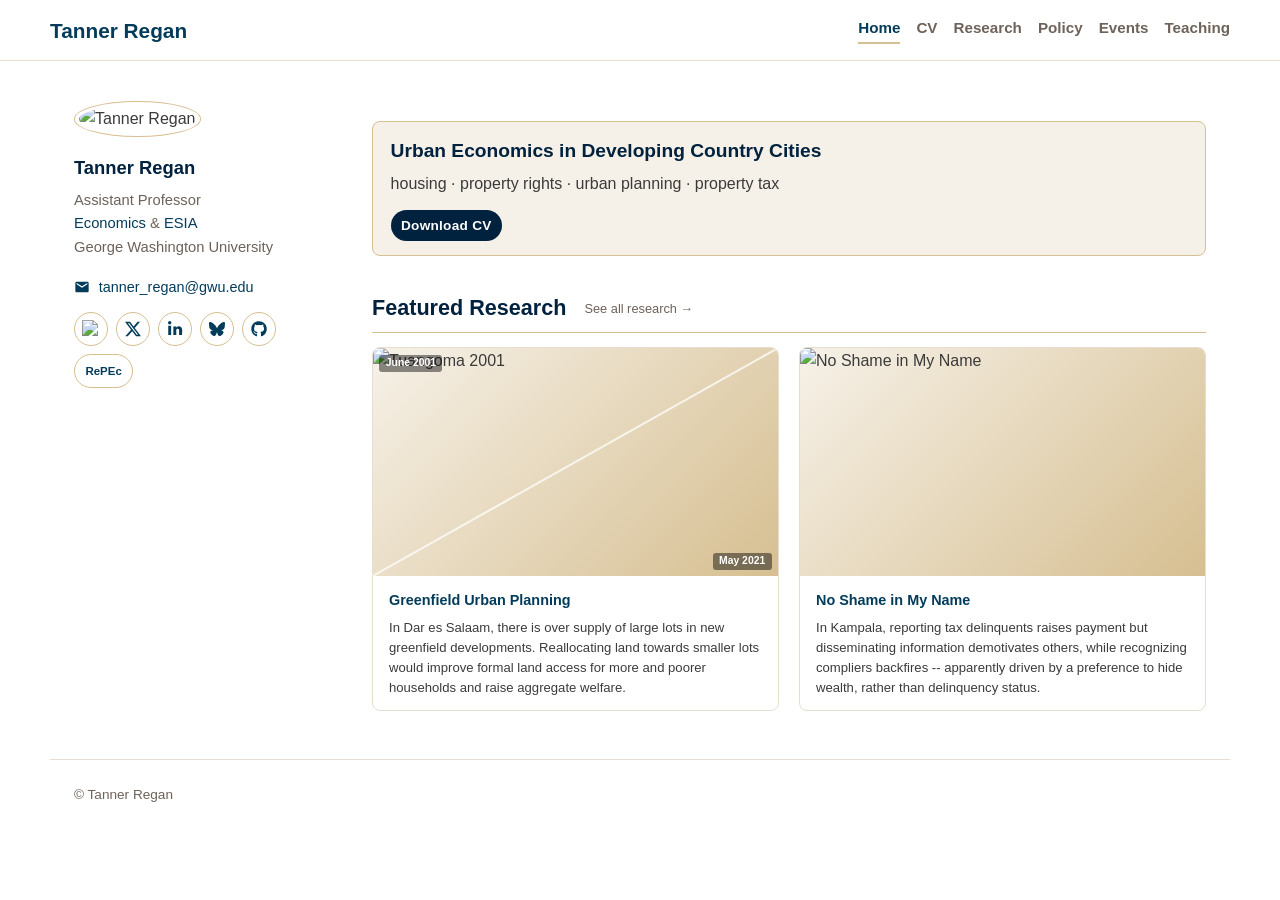
==== commit 19ca64ca: "added CV tab to webpage" ====
--- a/index.html
+++ b/index.html
@@ -22,7 +22,7 @@
       <a class="site-title" href="index.html">Tanner Regan</a>
       <nav class="site-nav">
         <a href="index.html" class="active">Home</a>
-
+        <a href="CV/Tanner_Regan_CV.pdf" target="_blank" rel="noopener">CV</a>
         <a href="research.html">Research</a>
         <a href="policy.html">Policy</a>
         <a href="events.html">Events</a>
